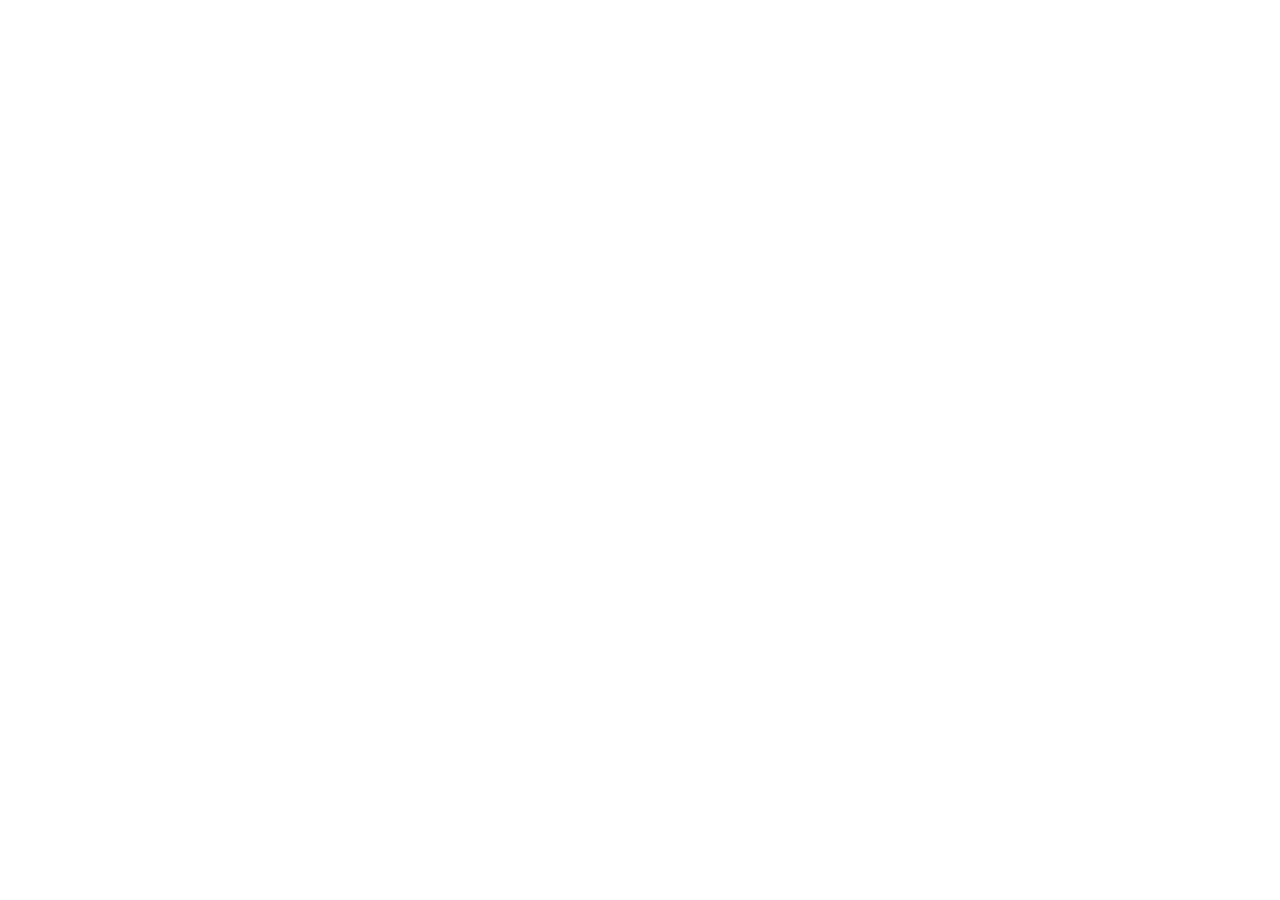
==== index.html @ 36de1fac "Empty files" ====
<!DOCTYPE html>
<html lang="en">
<head>
    <meta charset="UTF-8">
    <meta name="viewport" content="width=device-width, initial-scale=1.0">
    <title>Ordering</title>
    <link rel="stylesheet" href="style.css">
</head>
<body>
    
    <script src="script.js"></script>
</body>
</html>
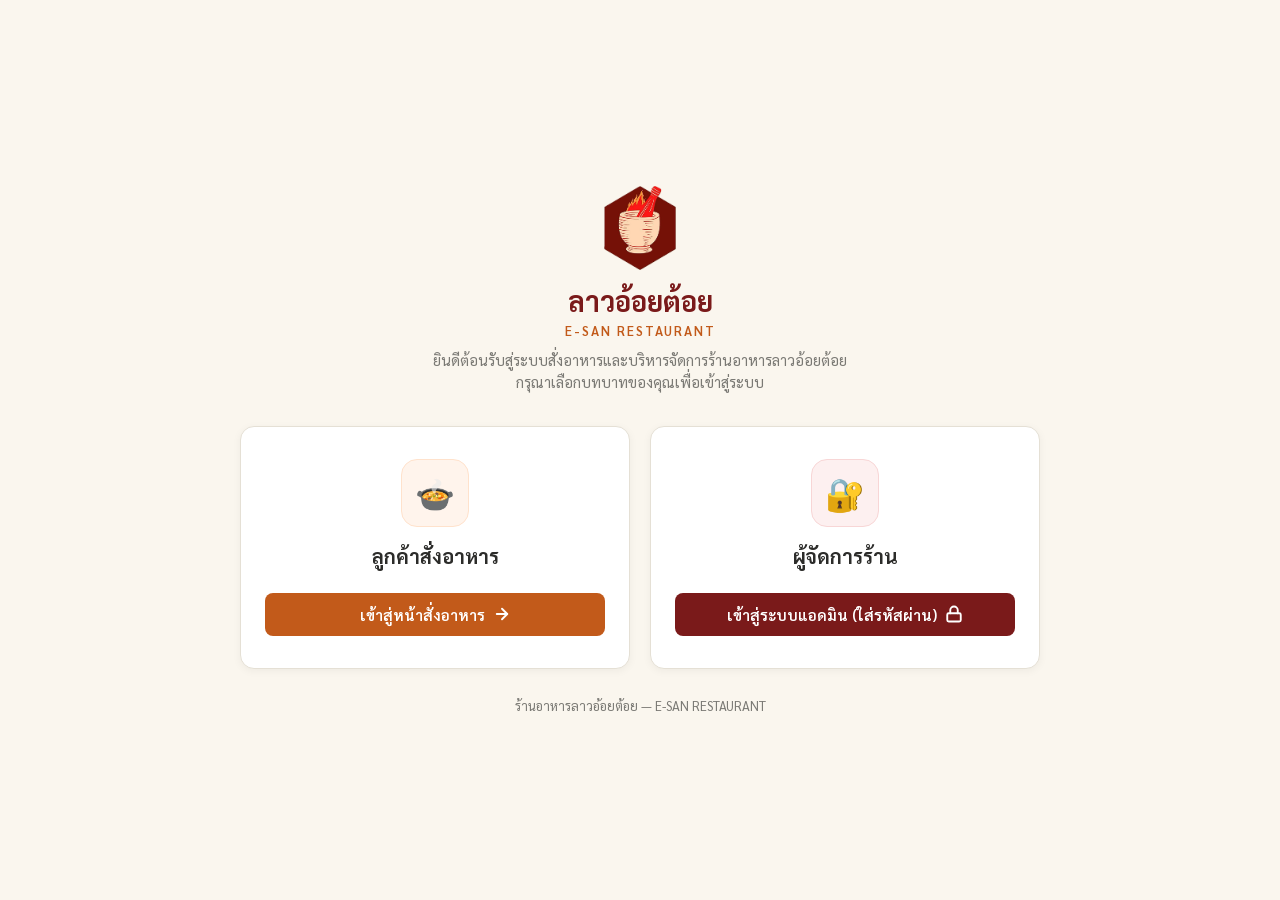
==== commit 4fea5d7d: "Final" ====
--- a/index.html
+++ b/index.html
@@ -1,13 +1,102 @@
 <!DOCTYPE html>
-<html lang="en">
+<html lang="th">
 <head>
-    <meta charset="UTF-8">
-    <meta name="viewport" content="width=device-width, initial-scale=1.0">
-    <title>Ordering</title>
-    <link rel="stylesheet" href="style.css">
+  <meta charset="UTF-8">
+  <meta name="viewport" content="width=device-width, initial-scale=1.0">
+  <title>ลาวอ้อยต้อย — E-SAN RESTAURANT</title>
+  <link rel="preconnect" href="https://fonts.googleapis.com">
+  <link href="https://fonts.googleapis.com/css2?family=Sarabun:wght@400;500;600;700&display=swap" rel="stylesheet">
+  <link rel="icon" type="image/png" href="image/lot_logo.png">
+  <link rel="stylesheet" href="style.css">
 </head>
 <body>
-    
-    <script src="script.js"></script>
+
+  <main class="portal-container">
+
+    <!-- ===== โลโก้และชื่อร้าน ===== -->
+    <header class="brand-hero">
+      <div class="brand-logo-wrap">
+        <img src="image/lot_logo.png" alt="โลโก้ ลาวอ้อยต้อย" class="brand-logo">
+      </div>
+      <h1 class="brand-title">ลาวอ้อยต้อย</h1>
+      <span class="brand-tagline">E-SAN RESTAURANT</span>
+      <p class="portal-lead">ยินดีต้อนรับสู่ระบบสั่งอาหารและบริหารจัดการร้านอาหารลาวอ้อยต้อย<br>กรุณาเลือกบทบาทของคุณเพื่อเข้าสู่ระบบ</p>
+    </header>
+
+    <!-- ===== กล่องเลือกบทบาท ===== -->
+    <section class="role-grid" aria-label="เลือกบทบาทเข้าสู่ระบบ">
+
+      <!-- โหมดลูกค้า -->
+      <a href="customer-webpage/index.html" class="role-card customer-card">
+        <div class="role-icon-box">🍲</div>
+        <h2 class="role-title">ลูกค้าสั่งอาหาร</h2>
+        <button type="button" class="role-btn" tabindex="-1">
+          <span>เข้าสู่หน้าสั่งอาหาร</span>
+          <svg xmlns="http://www.w3.org/2000/svg" width="18" height="18" viewBox="0 0 24 24" fill="none" stroke="currentColor" stroke-width="2.5" stroke-linecap="round" stroke-linejoin="round">
+            <line x1="5" y1="12" x2="19" y2="12"></line>
+            <polyline points="12 5 19 12 12 19"></polyline>
+          </svg>
+        </button>
+      </a>
+
+      <!-- โหมดแอดมิน -->
+      <div class="role-card admin-card" onclick="openAdminLoginModal()">
+        <div class="role-icon-box">🔐</div>
+        <h2 class="role-title">ผู้จัดการร้าน</h2>
+        <button type="button" class="role-btn" tabindex="-1">
+          <span>เข้าสู่ระบบแอดมิน (ใส่รหัสผ่าน)</span>
+          <svg xmlns="http://www.w3.org/2000/svg" width="18" height="18" viewBox="0 0 24 24" fill="none" stroke="currentColor" stroke-width="2.5" stroke-linecap="round" stroke-linejoin="round">
+            <rect x="3" y="11" width="18" height="11" rx="2" ry="2"></rect>
+            <path d="M7 11V7a5 5 0 0 1 10 0v4"></path>
+          </svg>
+        </button>
+      </div>
+
+    </section>
+
+    <!-- ===== ท้ายหน้า ===== -->
+    <footer class="portal-footer">
+      <p>ร้านอาหารลาวอ้อยต้อย — E-SAN RESTAURANT</p>
+    </footer>
+
+  </main>
+
+  <!-- ===== Modal เข้าสู่ระบบแอดมิน ===== -->
+  <div class="modal-overlay" id="admin-login-modal" onclick="handleBackdropClick(event)">
+    <div class="login-modal" role="dialog" aria-modal="true">
+      <button type="button" class="btn-close-modal" onclick="closeAdminLoginModal()" aria-label="ปิด">✕</button>
+      
+      <div class="modal-header">
+        <div class="modal-badge-icon">🔒</div>
+        <h3 class="modal-title">เข้าสู่ระบบแอดมิน</h3>
+        <p class="modal-subtitle">กรุณากรอกชื่อผู้ใช้และรหัสผ่านเพื่อจัดการร้าน</p>
+      </div>
+
+      <div class="error-alert" id="login-error-alert">
+        <svg xmlns="http://www.w3.org/2000/svg" width="16" height="16" viewBox="0 0 24 24" fill="none" stroke="currentColor" stroke-width="2" stroke-linecap="round" stroke-linejoin="round">
+          <circle cx="12" cy="12" r="10"></circle>
+          <line x1="12" y1="8" x2="12" y2="12"></line>
+          <line x1="12" y1="16" x2="12.01" y2="16"></line>
+        </svg>
+        <span id="login-error-text">ชื่อผู้ใช้หรือรหัสผ่านไม่ถูกต้อง</span>
+      </div>
+
+      <form class="login-form" onsubmit="verifyAdminLogin(event)">
+        <div class="form-group">
+          <label class="form-label" for="admin-user">ชื่อผู้ใช้ (Username)</label>
+          <input type="text" id="admin-user" class="form-input" placeholder="username" autocomplete="username" required>
+        </div>
+
+        <div class="form-group">
+          <label class="form-label" for="admin-pass">รหัสผ่าน (Password)</label>
+          <input type="password" id="admin-pass" class="form-input" placeholder="password" autocomplete="current-password" required>
+        </div>
+
+        <button type="submit" class="btn-submit-login">ยืนยันและเข้าสู่ระบบ</button>
+      </form>
+    </div>
+  </div>
+
+  <script src="script.js"></script>
 </body>
-</html>+</html>
--- a/style.css
+++ b/style.css
@@ -0,0 +1,370 @@
+/* ===================================================
+   style.css — หน้าหลักเลือกบทบาท (Portal) | ร้านลาวอ้อยต้อย
+   =================================================== */
+
+:root {
+  --color-bg: #FAF6EE;
+  --color-primary: #7A1A1A;
+  --color-primary-dark: #5A0E0E;
+  --color-accent: #C25A1A;
+  --color-surface: #FFFFFF;
+  --color-border: #E5E0D5;
+  --color-text: #2C2C2A;
+  --color-muted: #7A7974;
+  --font-main: 'Sarabun', sans-serif;
+  --radius-sm: 8px;
+  --radius-md: 14px;
+}
+
+*, *::before, *::after {
+  box-sizing: border-box;
+  margin: 0;
+  padding: 0;
+}
+
+body {
+  font-family: var(--font-main);
+  background-color: var(--color-bg);
+  color: var(--color-text);
+  min-height: 100dvh;
+  display: flex;
+  flex-direction: column;
+  align-items: center;
+  justify-content: center;
+  padding: 24px 16px;
+}
+
+.portal-container {
+  width: 100%;
+  max-width: 800px;
+  display: flex;
+  flex-direction: column;
+  align-items: center;
+}
+
+/* ===== ส่วนหัวและโลโก้ ===== */
+.brand-hero {
+  text-align: center;
+  margin-bottom: 32px;
+}
+
+.brand-logo-wrap {
+  margin: 0 auto 14px;
+  display: flex;
+  align-items: center;
+  justify-content: center;
+}
+
+.brand-logo {
+  width: 84px;
+  height: 84px;
+  object-fit: contain;
+}
+
+.brand-title {
+  font-size: 28px;
+  font-weight: 700;
+  color: var(--color-primary);
+  line-height: 1.2;
+  margin-bottom: 4px;
+}
+
+.brand-tagline {
+  font-size: 13px;
+  font-weight: 600;
+  color: var(--color-accent);
+  letter-spacing: 2px;
+  text-transform: uppercase;
+  margin-bottom: 10px;
+  display: block;
+}
+
+.portal-lead {
+  font-size: 15px;
+  color: var(--color-muted);
+  max-width: 480px;
+  margin: 0 auto;
+  line-height: 1.5;
+}
+
+/* ===== กล่องเลือกบทบาท (Role Cards) ===== */
+.role-grid {
+  display: grid;
+  grid-template-columns: repeat(2, 1fr);
+  gap: 20px;
+  width: 100%;
+  margin-bottom: 28px;
+}
+
+.role-card {
+  background: var(--color-surface);
+  border: 1px solid var(--color-border);
+  border-radius: var(--radius-md);
+  padding: 32px 24px;
+  display: flex;
+  flex-direction: column;
+  align-items: center;
+  text-align: center;
+  text-decoration: none;
+  color: inherit;
+  cursor: pointer;
+  box-shadow: 0 2px 8px rgba(0, 0, 0, 0.05);
+  transition: border-color 0.2s ease;
+}
+
+.role-card:hover {
+  border-color: #C25A1A;
+}
+
+.role-icon-box {
+  width: 68px;
+  height: 68px;
+  border-radius: 16px;
+  display: flex;
+  align-items: center;
+  justify-content: center;
+  font-size: 32px;
+  margin-bottom: 16px;
+}
+
+.role-card.customer-card .role-icon-box {
+  background: #FFF4EC;
+  border: 1px solid #FFE2CC;
+}
+
+.role-card.admin-card .role-icon-box {
+  background: #FDF0F0;
+  border: 1px solid #F8D6D6;
+}
+
+.role-title {
+  font-size: 20px;
+  font-weight: 700;
+  color: var(--color-text);
+  margin-bottom: 24px;
+}
+
+.role-btn {
+  width: 100%;
+  padding: 12px 18px;
+  border-radius: var(--radius-sm);
+  font-size: 15px;
+  font-weight: 600;
+  font-family: inherit;
+  display: flex;
+  align-items: center;
+  justify-content: center;
+  gap: 8px;
+  border: none;
+  cursor: pointer;
+  transition: background-color 0.2s ease;
+}
+
+.role-card.customer-card .role-btn {
+  background: var(--color-accent);
+  color: #FFFFFF;
+}
+
+.role-card.customer-card .role-btn:hover {
+  background: #AD4E14;
+}
+
+.role-card.admin-card .role-btn {
+  background: var(--color-primary);
+  color: #FFFFFF;
+}
+
+.role-card.admin-card .role-btn:hover {
+  background: var(--color-primary-dark);
+}
+
+/* ===== ท้ายหน้า ===== */
+.portal-footer {
+  text-align: center;
+  font-size: 13px;
+  color: var(--color-muted);
+}
+
+/* ===== Modal เข้าสู่ระบบแอดมิน ===== */
+.modal-overlay {
+  position: fixed;
+  top: 0;
+  left: 0;
+  right: 0;
+  bottom: 0;
+  background: rgba(0, 0, 0, 0.5);
+  display: flex;
+  align-items: center;
+  justify-content: center;
+  padding: 16px;
+  z-index: 999;
+  opacity: 0;
+  pointer-events: none;
+  transition: opacity 0.2s ease;
+}
+
+.modal-overlay.active {
+  opacity: 1;
+  pointer-events: auto;
+}
+
+.login-modal {
+  background: #FFFFFF;
+  width: 100%;
+  max-width: 380px;
+  border-radius: var(--radius-md);
+  padding: 28px 24px;
+  position: relative;
+  box-shadow: 0 4px 20px rgba(0, 0, 0, 0.15);
+  border: 1px solid var(--color-border);
+}
+
+.btn-close-modal {
+  position: absolute;
+  top: 16px;
+  right: 16px;
+  width: 30px;
+  height: 30px;
+  border-radius: 50%;
+  border: none;
+  background: #F2EFE9;
+  color: #666;
+  font-size: 15px;
+  cursor: pointer;
+  display: flex;
+  align-items: center;
+  justify-content: center;
+}
+
+.btn-close-modal:hover {
+  background: #E5E0D5;
+  color: #111;
+}
+
+.modal-header {
+  text-align: center;
+  margin-bottom: 20px;
+}
+
+.modal-badge-icon {
+  width: 50px;
+  height: 50px;
+  border-radius: 14px;
+  background: #FDF0F0;
+  color: var(--color-primary);
+  display: flex;
+  align-items: center;
+  justify-content: center;
+  font-size: 24px;
+  margin: 0 auto 10px;
+  border: 1px solid #F8D6D6;
+}
+
+.modal-title {
+  font-size: 19px;
+  font-weight: 700;
+  color: var(--color-primary);
+  margin-bottom: 4px;
+}
+
+.modal-subtitle {
+  font-size: 13px;
+  color: var(--color-muted);
+}
+
+.login-form {
+  display: flex;
+  flex-direction: column;
+  gap: 12px;
+}
+
+.form-group {
+  display: flex;
+  flex-direction: column;
+  gap: 6px;
+  text-align: left;
+}
+
+.form-label {
+  font-size: 13px;
+  font-weight: 600;
+  color: var(--color-text);
+}
+
+.form-input {
+  width: 100%;
+  padding: 10px 12px;
+  border: 1px solid var(--color-border);
+  border-radius: var(--radius-sm);
+  font-size: 14px;
+  font-family: inherit;
+  outline: none;
+  background: #FAF8F5;
+}
+
+.form-input:focus {
+  border-color: var(--color-primary);
+  background: #FFFFFF;
+}
+
+.error-alert {
+  background: #FDE8E8;
+  border: 1px solid #F8B4B4;
+  color: #9B1C1C;
+  font-size: 13px;
+  padding: 8px 12px;
+  border-radius: 6px;
+  display: none;
+  align-items: center;
+  gap: 6px;
+}
+
+.btn-submit-login {
+  background: var(--color-primary);
+  color: #FFFFFF;
+  border: none;
+  padding: 12px;
+  border-radius: var(--radius-sm);
+  font-size: 15px;
+  font-weight: 600;
+  font-family: inherit;
+  cursor: pointer;
+  margin-top: 6px;
+}
+
+.btn-submit-login:hover {
+  background: var(--color-primary-dark);
+}
+
+/* ===== Responsive Mobile ===== */
+@media (max-width: 640px) {
+  .role-grid {
+    grid-template-columns: 1fr;
+    gap: 16px;
+  }
+
+  .brand-title {
+    font-size: 24px;
+  }
+
+  .brand-logo {
+    width: 72px;
+    height: 72px;
+  }
+
+  .role-card {
+    padding: 24px 18px;
+  }
+
+  .role-icon-box {
+    width: 60px;
+    height: 60px;
+    font-size: 28px;
+    margin-bottom: 12px;
+  }
+
+  .role-title {
+    font-size: 18px;
+    margin-bottom: 18px;
+  }
+}
